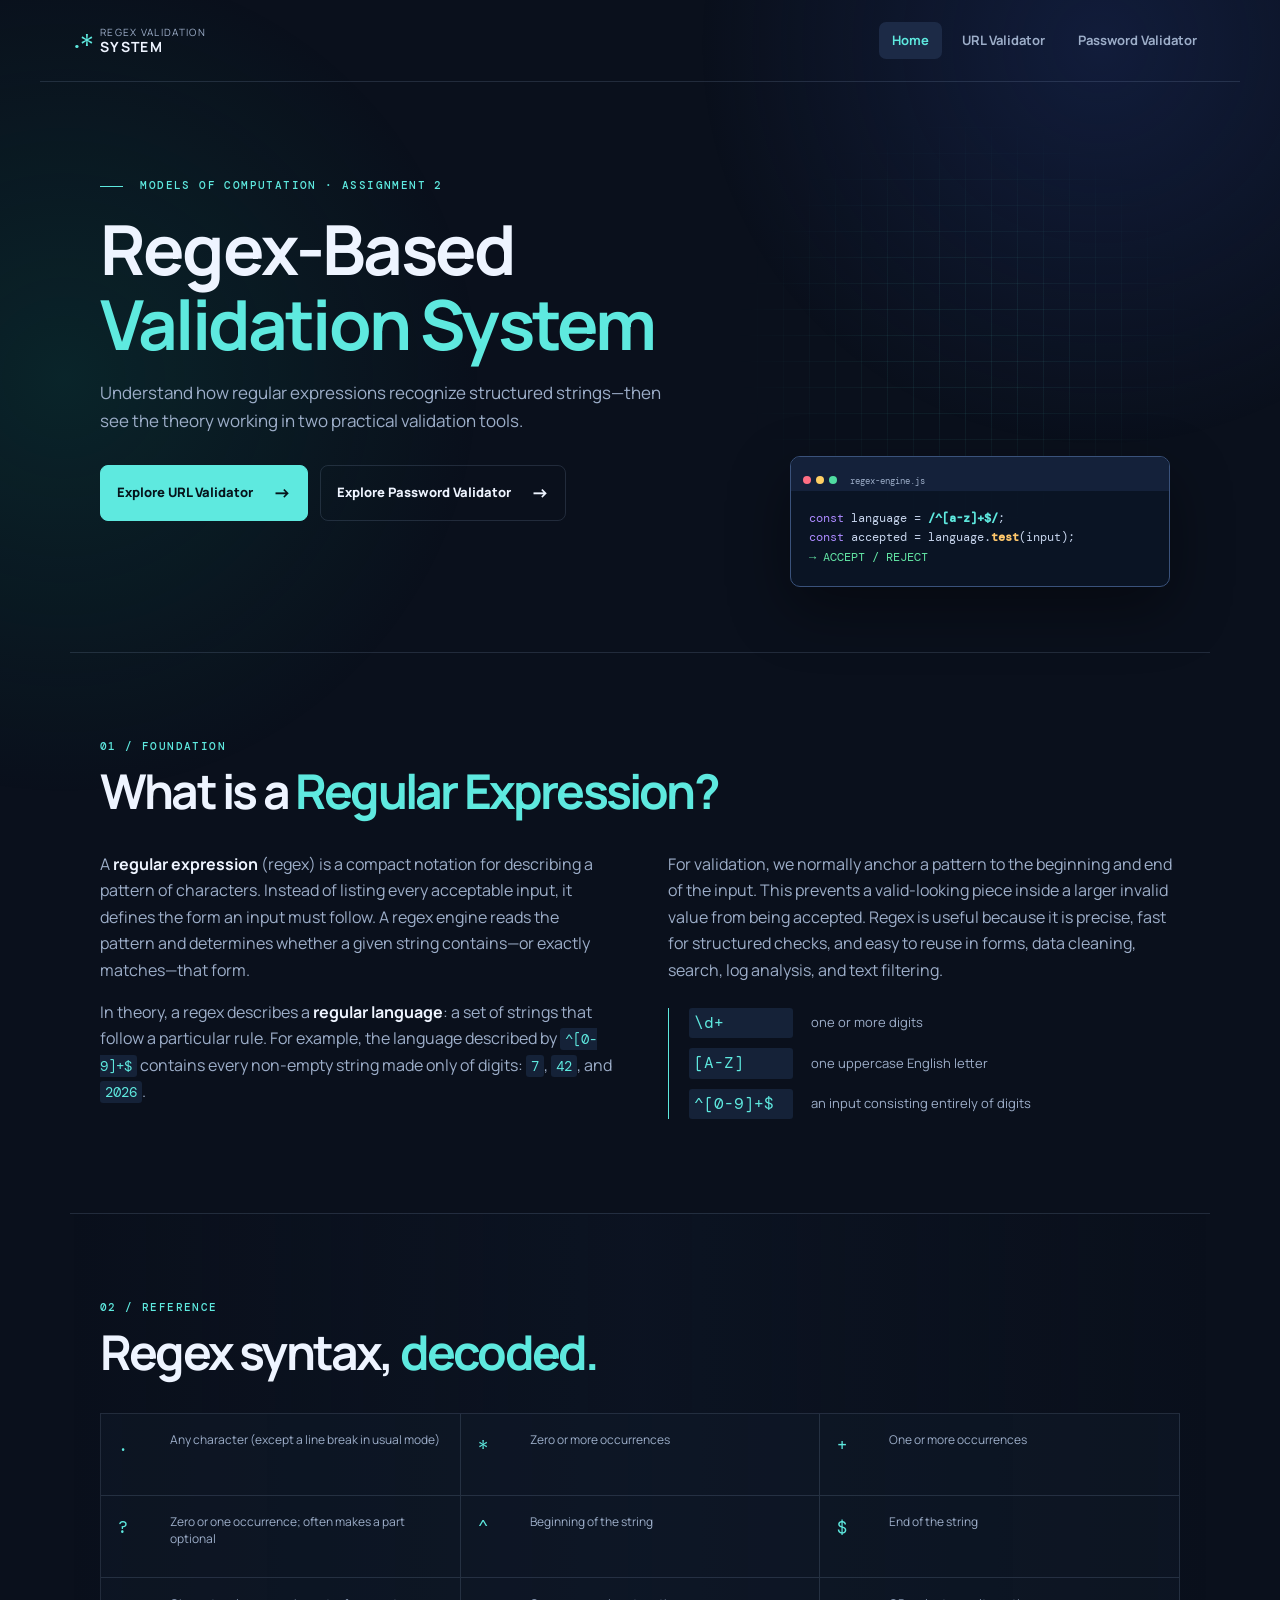
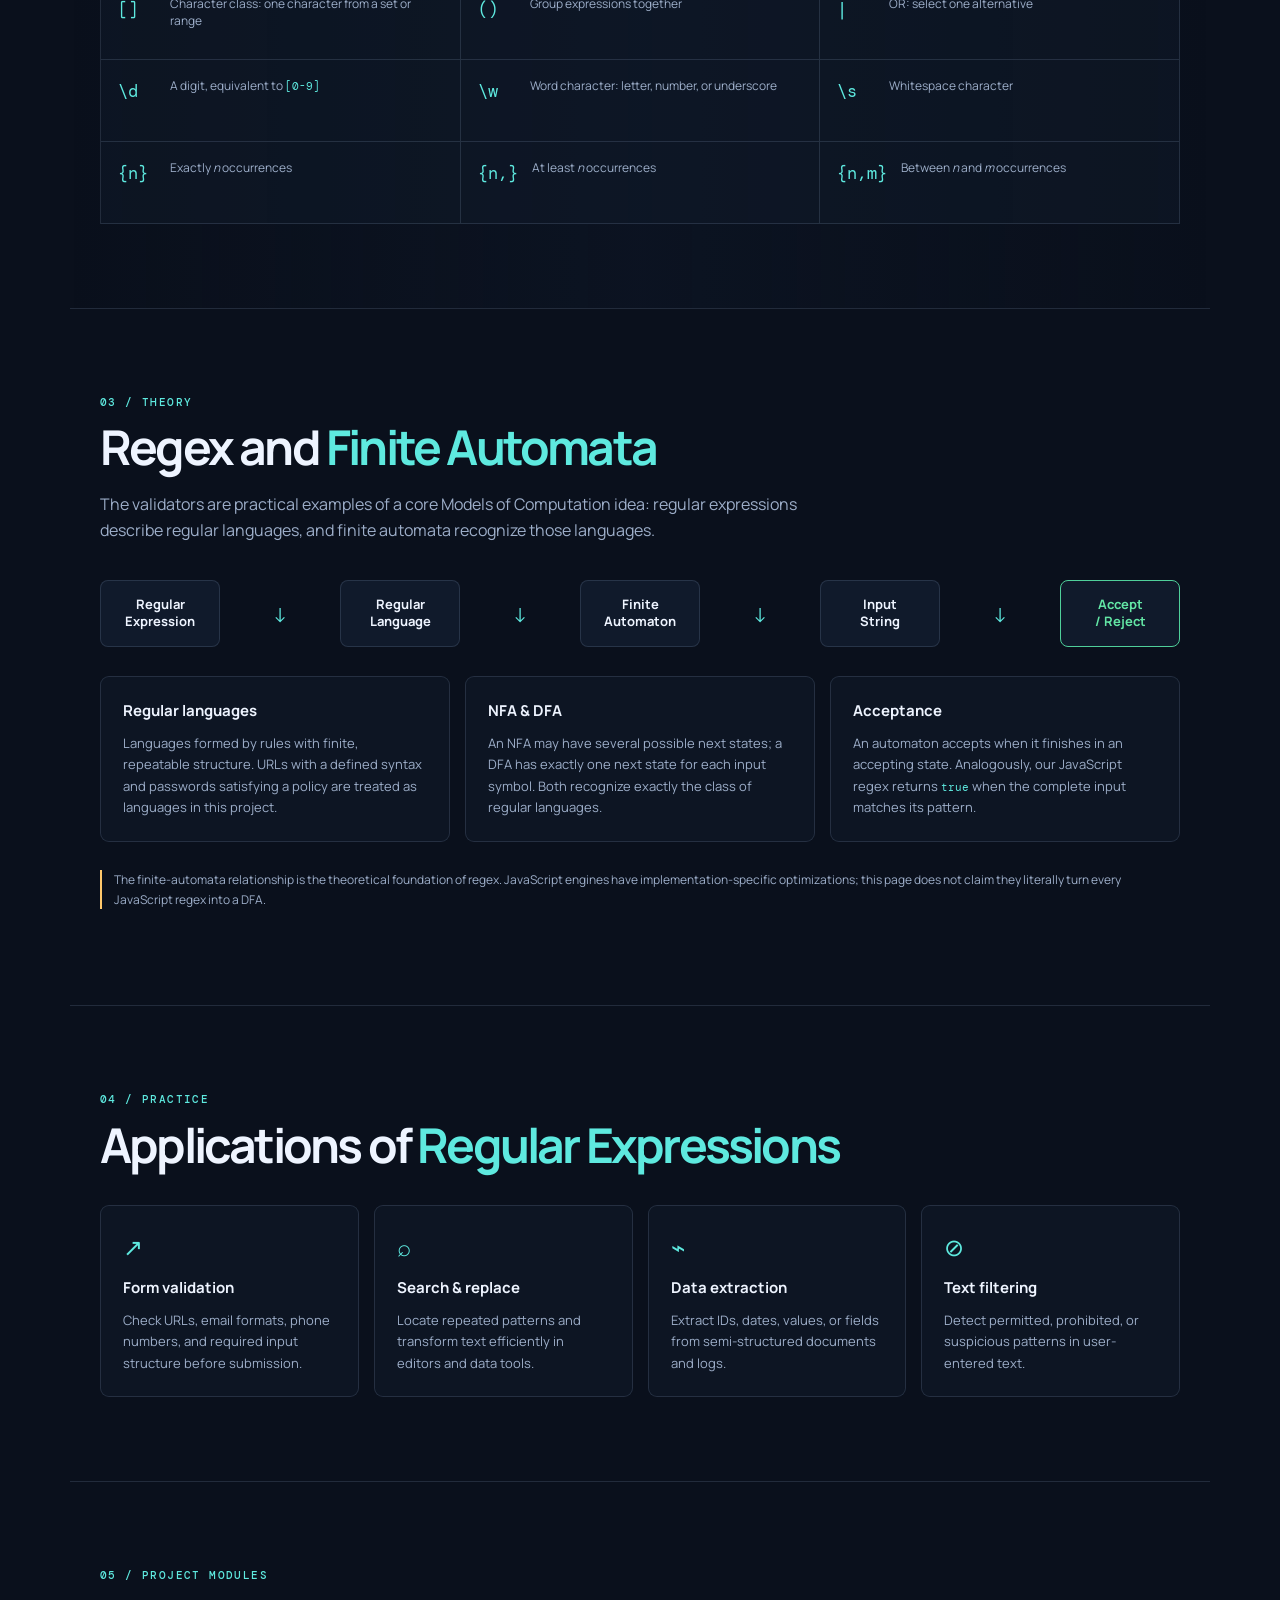
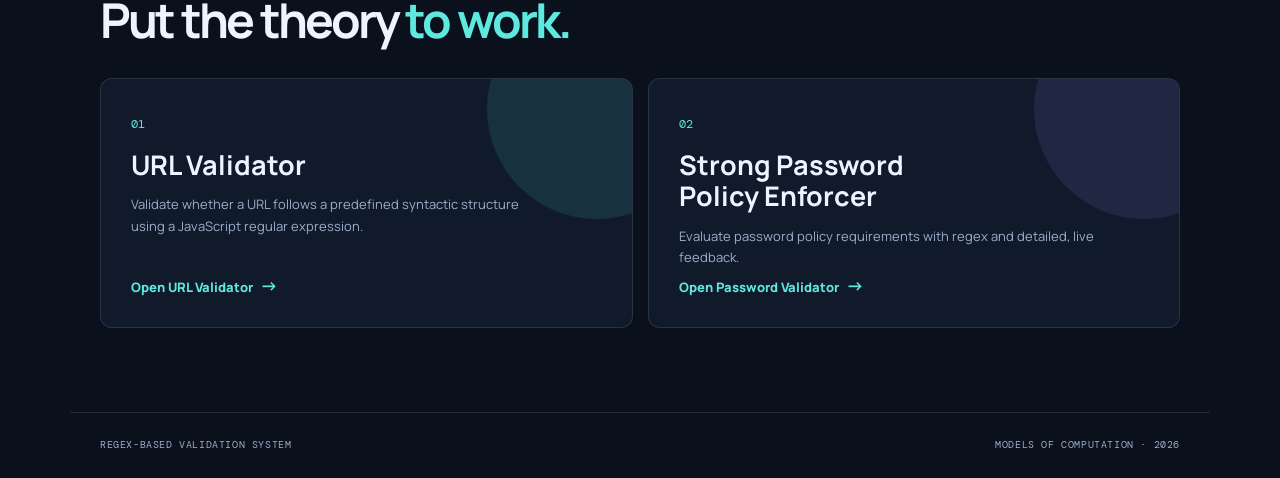
==== index.html @ 42e6a98a "Build regex validation system" ====
<!doctype html>
<html lang="en">
<head>
  <meta charset="utf-8">
  <meta name="viewport" content="width=device-width, initial-scale=1">
  <meta name="description" content="An academic demonstration of regular expressions, URL validation, and password policies.">
  <title>Regex-Based Validation System</title>
  <link rel="preconnect" href="https://fonts.googleapis.com">
  <link rel="preconnect" href="https://fonts.gstatic.com" crossorigin>
  <link href="https://fonts.googleapis.com/css2?family=DM+Mono:wght@400;500&family=Manrope:wght@400;500;600;700;800&display=swap" rel="stylesheet">
  <link rel="stylesheet" href="css/style.css">
</head>
<body>
  <header class="site-header">
    <a class="brand" href="index.html" aria-label="Regex Validation System home"><span class="brand-mark">.*</span><span>Regex Validation<br><b>System</b></span></a>
    <button class="menu-toggle" aria-label="Toggle navigation" aria-expanded="false">☰</button>
    <nav class="site-nav" aria-label="Main navigation">
      <a class="active" href="index.html">Home</a>
      <a href="url-validator.html">URL Validator</a>
      <a href="password-validator.html">Password Validator</a>
    </nav>
  </header>

  <main>
    <section class="hero grid-glow">
      <div class="eyebrow"><span></span> MODELS OF COMPUTATION · ASSIGNMENT 2</div>
      <h1>Regex-Based<br><em>Validation System</em></h1>
      <p class="hero-copy">Understand how regular expressions recognize structured strings—then see the theory working in two practical validation tools.</p>
      <div class="hero-actions">
        <a class="button primary" href="url-validator.html">Explore URL Validator <span>→</span></a>
        <a class="button secondary" href="password-validator.html">Explore Password Validator <span>→</span></a>
      </div>
      <div class="hero-terminal" aria-label="Regex illustration">
        <div><span class="terminal-dot red"></span><span class="terminal-dot yellow"></span><span class="terminal-dot green"></span><small>regex-engine.js</small></div>
        <code><i>const</i> language = <strong>/^[a-z]+$/</strong>;<br><i>const</i> accepted = language.<b>test</b>(input);<br><span class="terminal-result">→ ACCEPT / REJECT</span></code>
      </div>
    </section>

    <section class="section intro" id="about">
      <div class="section-kicker">01 / FOUNDATION</div>
      <h2>What is a <em>Regular Expression?</em></h2>
      <div class="two-column prose">
        <div>
          <p>A <strong>regular expression</strong> (regex) is a compact notation for describing a pattern of characters. Instead of listing every acceptable input, it defines the form an input must follow. A regex engine reads the pattern and determines whether a given string contains—or exactly matches—that form.</p>
          <p>In theory, a regex describes a <strong>regular language</strong>: a set of strings that follow a particular rule. For example, the language described by <code>^[0-9]+$</code> contains every non-empty string made only of digits: <code>7</code>, <code>42</code>, and <code>2026</code>.</p>
        </div>
        <div>
          <p>For validation, we normally anchor a pattern to the beginning and end of the input. This prevents a valid-looking piece inside a larger invalid value from being accepted. Regex is useful because it is precise, fast for structured checks, and easy to reuse in forms, data cleaning, search, log analysis, and text filtering.</p>
          <div class="example-stack">
            <div><code>\d+</code><span>one or more digits</span></div>
            <div><code>[A-Z]</code><span>one uppercase English letter</span></div>
            <div><code>^[0-9]+$</code><span>an input consisting entirely of digits</span></div>
          </div>
        </div>
      </div>
    </section>

    <section class="section syntax-section">
      <div class="section-kicker">02 / REFERENCE</div>
      <h2>Regex syntax, <em>decoded.</em></h2>
      <div class="syntax-grid">
        <div><code>.</code><span>Any character (except a line break in usual mode)</span></div><div><code>*</code><span>Zero or more occurrences</span></div>
        <div><code>+</code><span>One or more occurrences</span></div><div><code>?</code><span>Zero or one occurrence; often makes a part optional</span></div>
        <div><code>^</code><span>Beginning of the string</span></div><div><code>$</code><span>End of the string</span></div>
        <div><code>[]</code><span>Character class: one character from a set or range</span></div><div><code>()</code><span>Group expressions together</span></div>
        <div><code>|</code><span>OR: select one alternative</span></div><div><code>\d</code><span>A digit, equivalent to <code>[0-9]</code></span></div>
        <div><code>\w</code><span>Word character: letter, number, or underscore</span></div><div><code>\s</code><span>Whitespace character</span></div>
        <div><code>{n}</code><span>Exactly <em>n</em> occurrences</span></div><div><code>{n,}</code><span>At least <em>n</em> occurrences</span></div>
        <div><code>{n,m}</code><span>Between <em>n</em> and <em>m</em> occurrences</span></div>
      </div>
    </section>

    <section class="section automata">
      <div class="section-kicker">03 / THEORY</div>
      <h2>Regex and <em>Finite Automata</em></h2>
      <p class="section-lead">The validators are practical examples of a core Models of Computation idea: regular expressions describe regular languages, and finite automata recognize those languages.</p>
      <div class="theory-flow" aria-label="Theory flow">
        <div>Regular<br>Expression</div><span>↓</span><div>Regular<br>Language</div><span>↓</span><div>Finite<br>Automaton</div><span>↓</span><div>Input<br>String</div><span>↓</span><div class="accept">Accept<br>/ Reject</div>
      </div>
      <div class="theory-cards">
        <article><h3>Regular languages</h3><p>Languages formed by rules with finite, repeatable structure. URLs with a defined syntax and passwords satisfying a policy are treated as languages in this project.</p></article>
        <article><h3>NFA & DFA</h3><p>An NFA may have several possible next states; a DFA has exactly one next state for each input symbol. Both recognize exactly the class of regular languages.</p></article>
        <article><h3>Acceptance</h3><p>An automaton accepts when it finishes in an accepting state. Analogously, our JavaScript regex returns <code>true</code> when the complete input matches its pattern.</p></article>
      </div>
      <p class="note">The finite-automata relationship is the theoretical foundation of regex. JavaScript engines have implementation-specific optimizations; this page does not claim they literally turn every JavaScript regex into a DFA.</p>
    </section>

    <section class="section applications">
      <div class="section-kicker">04 / PRACTICE</div>
      <h2>Applications of <em>Regular Expressions</em></h2>
      <div class="application-grid">
        <article><span>↗</span><h3>Form validation</h3><p>Check URLs, email formats, phone numbers, and required input structure before submission.</p></article>
        <article><span>⌕</span><h3>Search & replace</h3><p>Locate repeated patterns and transform text efficiently in editors and data tools.</p></article>
        <article><span>⌁</span><h3>Data extraction</h3><p>Extract IDs, dates, values, or fields from semi-structured documents and logs.</p></article>
        <article><span>⊘</span><h3>Text filtering</h3><p>Detect permitted, prohibited, or suspicious patterns in user-entered text.</p></article>
      </div>
    </section>

    <section class="section modules">
      <div class="section-kicker">05 / PROJECT MODULES</div>
      <h2>Put the theory <em>to work.</em></h2>
      <div class="module-grid">
        <article class="module-card url-card"><span class="module-number">01</span><h3>URL Validator</h3><p>Validate whether a URL follows a predefined syntactic structure using a JavaScript regular expression.</p><a href="url-validator.html">Open URL Validator <b>→</b></a></article>
        <article class="module-card password-card"><span class="module-number">02</span><h3>Strong Password<br>Policy Enforcer</h3><p>Evaluate password policy requirements with regex and detailed, live feedback.</p><a href="password-validator.html">Open Password Validator <b>→</b></a></article>
      </div>
    </section>
  </main>
  <footer><span>REGEX-BASED VALIDATION SYSTEM</span><span>MODELS OF COMPUTATION · 2026</span></footer>
  <script src="js/main.js"></script>
</body>
</html>
---- css/style.css ----
:root{--bg:#0a101c;--surface:#101a2b;--surface-2:#142038;--line:rgba(160,185,225,.16);--text:#eef4ff;--muted:#9daec9;--cyan:#5ee9df;--blue:#79a9ff;--violet:#ac8aff;--green:#63e6a5;--red:#ff8091;--yellow:#ffc86b;--mono:"DM Mono",monospace;--sans:Manrope,Arial,sans-serif}*{box-sizing:border-box}html{scroll-behavior:smooth}body{margin:0;background:var(--bg);color:var(--text);font-family:var(--sans);line-height:1.65;overflow-x:hidden}body:before{content:"";position:fixed;z-index:-2;inset:0;background:radial-gradient(circle at 86% 5%,#19295a80,transparent 25rem),radial-gradient(circle at 5% 42%,#0a615340,transparent 26rem)}a{color:inherit;text-decoration:none}code{font-family:var(--mono);font-size:.88em;color:var(--cyan)}.site-header{height:82px;max-width:1200px;margin:auto;display:flex;align-items:center;justify-content:space-between;padding:0 30px;border-bottom:1px solid var(--line)}.brand{display:flex;align-items:center;gap:10px;font-size:10px;line-height:1.25;letter-spacing:1.3px;color:var(--muted);text-transform:uppercase}.brand b{font-size:14px;color:var(--text)}.brand-mark{color:var(--cyan);font-family:var(--mono);font-size:23px;letter-spacing:-4px}.site-nav{display:flex;gap:7px}.site-nav a{padding:8px 13px;border-radius:7px;color:var(--muted);font-size:13px;font-weight:700;transition:.2s}.site-nav a:hover,.site-nav a.active{background:#1c2a46;color:var(--cyan)}.menu-toggle{display:none;background:transparent;color:white;border:0;font-size:23px}.hero,.section{max-width:1140px;margin:auto;padding-left:30px;padding-right:30px}.hero{position:relative;padding-top:94px;padding-bottom:110px;min-height:570px}.grid-glow:after{content:"";position:absolute;z-index:-1;right:0;top:45px;width:42%;height:76%;background-image:linear-gradient(rgba(94,233,223,.07) 1px,transparent 1px),linear-gradient(90deg,rgba(94,233,223,.07) 1px,transparent 1px);background-size:26px 26px;mask-image:radial-gradient(circle,#000 20%,transparent 73%)}.eyebrow,.section-kicker{color:var(--cyan);font-family:var(--mono);font-size:11px;letter-spacing:1.4px;font-weight:500}.eyebrow span{display:inline-block;width:23px;height:1px;background:var(--cyan);vertical-align:middle;margin-right:9px}.hero h1,.section h2{font-size:clamp(37px,6vw,69px);line-height:1.08;letter-spacing:-2.8px;margin:18px 0}.hero h1 em,.section h2 em{font-style:normal;color:var(--cyan)}.hero-copy{font-size:17px;max-width:590px;color:var(--muted);margin:0 0 30px}.hero-actions{display:flex;gap:12px;flex-wrap:wrap}.button{display:inline-flex;align-items:center;gap:20px;border:1px solid var(--line);padding:12px 16px;border-radius:8px;font-size:13px;font-weight:800;transition:.25s}.button.primary{background:var(--cyan);border-color:var(--cyan);color:#06141b}.button.primary:hover{box-shadow:0 0 27px #5ee9df63;transform:translateY(-2px)}.button.secondary:hover{border-color:var(--blue);background:#1b2944}.button span{font-size:18px}.hero-terminal{position:absolute;right:40px;bottom:65px;width:380px;border:1px solid #3a527b;background:#0c1526e8;border-radius:10px;box-shadow:0 22px 60px #0006;overflow:hidden;font-family:var(--mono)}.hero-terminal>div{height:34px;padding:9px 12px;background:#14213a}.terminal-dot{display:inline-block;width:8px;height:8px;border-radius:50%;margin-right:5px}.red{background:#ff6e83}.yellow{background:#ffd064}.green{background:#50dca1}.hero-terminal small{font-size:9px;color:var(--muted);margin-left:8px}.hero-terminal code{display:block;padding:18px;color:#c7d5ed;font-size:12px}.hero-terminal i{color:var(--violet);font-style:normal}.hero-terminal strong{color:var(--cyan)}.hero-terminal b{color:var(--yellow)}.terminal-result{color:var(--green)}.section{padding-top:84px;padding-bottom:84px;border-top:1px solid var(--line)}.section h2{font-size:clamp(29px,4.5vw,48px);margin-top:10px}.section-lead{max-width:760px;color:var(--muted);font-size:16px}.two-column{display:grid;grid-template-columns:1fr 1fr;gap:55px;margin-top:34px}.prose p{color:var(--muted);margin-top:0}.prose strong{color:var(--text)}.prose code{background:#152238;padding:2px 5px;border-radius:3px}.example-stack{border-left:1px solid var(--cyan);padding-left:20px;margin-top:25px}.example-stack div{display:flex;align-items:center;gap:18px;margin:10px 0}.example-stack code{font-size:16px;min-width:104px}.example-stack span{font-size:13px;color:var(--muted)}.syntax-section{background:linear-gradient(90deg,transparent,#101c3047,transparent)}.syntax-grid{display:grid;grid-template-columns:repeat(3,1fr);border-top:1px solid var(--line);border-left:1px solid var(--line);margin-top:35px}.syntax-grid>div{display:flex;align-items:flex-start;gap:14px;min-height:82px;padding:17px;border-right:1px solid var(--line);border-bottom:1px solid var(--line);background:#111b2a73}.syntax-grid>div:hover{background:#16253b}.syntax-grid>div>code{font-size:17px;color:var(--cyan);min-width:38px}.syntax-grid span{font-size:12px;line-height:1.45;color:var(--muted)}.theory-flow{margin:36px 0 29px;display:flex;align-items:center;justify-content:space-between;gap:8px}.theory-flow div{min-width:120px;padding:15px 12px;text-align:center;line-height:1.35;border:1px solid var(--line);border-radius:8px;background:var(--surface);font-size:13px;font-weight:700}.theory-flow span{color:var(--cyan);font-size:20px}.theory-flow .accept{border-color:#4fcf9a;color:var(--green)}.theory-cards,.application-grid,.module-grid{display:grid;grid-template-columns:repeat(3,1fr);gap:15px}.theory-cards article,.application-grid article{border:1px solid var(--line);border-radius:9px;padding:22px;background:#101a2b80}.theory-cards h3,.application-grid h3{font-size:15px;margin:0 0 9px}.theory-cards p,.application-grid p{font-size:13px;line-height:1.65;margin:0;color:var(--muted)}.note{font-size:12px;color:var(--muted);border-left:2px solid var(--yellow);padding-left:12px;margin-top:28px}.application-grid{grid-template-columns:repeat(4,1fr);margin-top:35px}.application-grid article>span{color:var(--cyan);font-family:var(--mono);font-size:24px}.application-grid h3{margin-top:8px}.module-grid{grid-template-columns:1fr 1fr;margin-top:32px}.module-card{position:relative;min-height:250px;border-radius:12px;padding:30px;overflow:hidden;border:1px solid var(--line);background:var(--surface);transition:.25s}.module-card:hover{transform:translateY(-4px);border-color:#5ee9df7a}.module-card:after{content:"";position:absolute;width:220px;height:220px;border-radius:50%;right:-75px;top:-80px;background:#5ee9df1c}.password-card:after{background:#ac8aff1c}.module-number{font-family:var(--mono);font-size:12px;color:var(--cyan)}.module-card h3{font-size:27px;line-height:1.15;margin:14px 0}.module-card p{max-width:415px;color:var(--muted);font-size:13px}.module-card a{position:absolute;bottom:26px;color:var(--cyan);font-size:13px;font-weight:800}.module-card a b{font-size:18px;margin-left:4px}footer{max-width:1140px;margin:auto;padding:24px 30px;border-top:1px solid var(--line);display:flex;justify-content:space-between;color:var(--muted);font-family:var(--mono);font-size:10px;letter-spacing:.6px}
/* Validator pages */.page-hero{max-width:1140px;margin:auto;padding:75px 30px 57px;border-bottom:1px solid var(--line)}.crumb{font-family:var(--mono);font-size:11px;color:var(--cyan);letter-spacing:1px}.page-hero h1{font-size:clamp(38px,5vw,61px);line-height:1.1;letter-spacing:-2.5px;margin:14px 0}.page-hero p{max-width:690px;color:var(--muted);font-size:16px}.page-content{max-width:1140px;margin:auto;padding:0 30px}.content-section{padding:64px 0;border-bottom:1px solid var(--line)}.content-section h2{font-size:29px;letter-spacing:-1px;line-height:1.15;margin:0 0 13px}.content-section>p{color:var(--muted);max-width:760px}.url-anatomy{margin:28px 0;border:1px solid var(--line);border-radius:10px;padding:24px;background:#0e1829}.url-example{font-family:var(--mono);font-size:clamp(13px,2vw,18px);overflow-wrap:anywhere;color:#dce8ff;padding-bottom:20px;border-bottom:1px solid var(--line)}.url-example b{color:var(--cyan);font-weight:500}.url-example i{color:var(--yellow);font-style:normal}.anatomy-list{display:grid;grid-template-columns:repeat(4,1fr);gap:8px;padding-top:18px}.anatomy-list div{font-size:11px;color:var(--muted)}.anatomy-list code{display:block;margin-bottom:3px}.regex-box{margin:25px 0;background:#0b1424;border:1px solid #2a466b;border-radius:9px;overflow:hidden}.code-label{display:flex;justify-content:space-between;padding:10px 15px;background:#132038;border-bottom:1px solid #2a466b;color:var(--muted);font-family:var(--mono);font-size:10px}.regex-box pre{white-space:pre-wrap;overflow-wrap:anywhere;margin:0;padding:20px;color:var(--cyan);font:13px/1.75 var(--mono)}.breakdown-grid{display:grid;grid-template-columns:repeat(3,1fr);gap:12px;margin-top:26px}.breakdown-grid article{background:#111c2f;border:1px solid var(--line);border-radius:8px;padding:16px}.breakdown-grid code{font-size:12px;word-break:break-all}.breakdown-grid h3{font-size:13px;margin:10px 0 4px}.breakdown-grid p{margin:0;font-size:12px;color:var(--muted);line-height:1.55}.tool-shell{margin-top:29px;border:1px solid #355372;border-radius:12px;background:linear-gradient(145deg,#122139,#0c1525);padding:clamp(18px,4vw,37px)}.tool-top{display:flex;justify-content:space-between;align-items:center;margin-bottom:19px}.tool-top h3{margin:0;font-size:19px}.badge{font:10px var(--mono);letter-spacing:1px;color:var(--cyan);border:1px solid #4ca6a285;padding:5px 8px;border-radius:20px}.field-label{display:block;color:var(--muted);font-size:12px;font-weight:700;margin-bottom:7px}.input-row{display:flex;gap:10px}.input-row input{min-width:0;flex:1;padding:14px 15px;border-radius:7px;border:1px solid #3a5374;background:#08111f;color:white;font:14px var(--mono);outline:0;transition:.2s}.input-row input:focus{border-color:var(--cyan);box-shadow:0 0 0 3px #5ee9df18}.validate-button{border:0;border-radius:7px;background:var(--cyan);color:#051218;padding:0 18px;font-weight:800;cursor:pointer;font-family:var(--sans);transition:.2s}.validate-button:hover{box-shadow:0 0 22px #5ee9df70}.result-panel{display:none;margin-top:18px;padding:16px;border-radius:8px;border:1px solid var(--line);background:#0b1525}.result-panel.show{display:block}.result-title{font:700 14px var(--mono);letter-spacing:.4px;margin-bottom:5px}.result-panel.valid{border-color:#2abf8388}.result-panel.valid .result-title{color:var(--green)}.result-panel.invalid{border-color:#e76d807d}.result-panel.invalid .result-title{color:var(--red)}.result-message{color:var(--muted);font-size:12px;margin:0}.component-checks{display:grid;grid-template-columns:repeat(3,1fr);gap:7px;margin-top:14px}.check{padding:8px 10px;border:1px solid var(--line);border-radius:5px;font-size:11px;color:var(--muted)}.check.pass{border-color:#4bdc9a75;color:var(--green);background:#2ae2830d}.check.fail{border-color:#ff708465;color:var(--red);background:#ff708409}.test-grid{display:grid;grid-template-columns:1fr 1fr;gap:17px;margin-top:25px}.test-group{border:1px solid var(--line);border-radius:9px;padding:16px}.test-group h3{font-size:13px;margin:0 0 10px}.test-group.valid-group h3{color:var(--green)}.test-group.invalid-group h3{color:var(--red)}.test-button{display:block;width:100%;text-align:left;border:1px solid transparent;background:#17233a;border-radius:5px;color:#c9d6ed;margin:6px 0;padding:8px 10px;font:11px var(--mono);cursor:pointer;overflow-wrap:anywhere;transition:.2s}.test-button:hover{border-color:var(--cyan);color:var(--cyan)}.moc-flow{display:flex;gap:0;align-items:center;justify-content:center;margin:29px 0}.moc-flow div{padding:13px 18px;border:1px solid var(--line);font-size:12px;background:var(--surface);text-align:center}.moc-flow div:first-child{border-radius:7px 0 0 7px}.moc-flow div:last-child{border-radius:0 7px 7px 0;color:var(--green);border-color:#3cc88c}.moc-flow span{color:var(--cyan);font-size:20px;margin:0 7px}.language-def{font-family:var(--mono);font-size:13px;padding:15px;border-left:2px solid var(--cyan);background:#101b2e;color:#cdd9f2;overflow-wrap:anywhere}.policy-grid{display:grid;grid-template-columns:repeat(2,1fr);gap:9px;max-width:720px;margin:24px 0}.policy-grid div{padding:12px 15px;border-radius:6px;border:1px solid var(--line);font-size:13px;background:#111b2c}.policy-grid span{color:var(--cyan);margin-right:7px}.password-tool .input-row{position:relative}.password-tool input{width:100%}.password-tool .toggle-password{position:absolute;right:10px;top:10px;background:transparent;color:var(--cyan);border:0;font:11px var(--mono);cursor:pointer;padding:5px}.password-status{display:flex;gap:10px;align-items:center;margin-top:18px;padding:14px;border-radius:7px;background:#101b2b;border:1px solid var(--line)}.status-orb{width:9px;height:9px;border-radius:50%;background:var(--red);box-shadow:0 0 12px var(--red)}.password-status.good .status-orb{background:var(--green);box-shadow:0 0 12px var(--green)}.password-status strong{font:700 12px var(--mono);letter-spacing:.5px;color:var(--red)}.password-status.good strong{color:var(--green)}.requirement-list{display:grid;grid-template-columns:repeat(3,1fr);gap:8px;margin-top:15px}.requirement{padding:9px;border-radius:5px;border:1px solid var(--line);color:var(--muted);font-size:11px}.requirement .icon{display:inline-block;width:17px;color:var(--red);font-weight:800}.requirement.pass{border-color:#43d58d6b;color:var(--green);background:#3bdc880d}.requirement.pass .icon{color:var(--green)}.password-explain{display:grid;grid-template-columns:1fr 1fr;gap:30px;margin-top:22px}.password-explain p{color:var(--muted);font-size:13px}.password-explain li{color:var(--muted);font-size:13px;margin:7px 0}.password-explain code{font-size:12px}
@media(max-width:800px){.site-header{padding:0 18px;height:70px}.menu-toggle{display:block}.site-nav{display:none;position:absolute;z-index:4;left:14px;right:14px;top:65px;background:#101b2d;border:1px solid var(--line);border-radius:8px;padding:8px;box-shadow:0 12px 25px #0007}.site-nav.open{display:flex;flex-direction:column}.hero,.section,.page-hero,.page-content{padding-left:19px;padding-right:19px}.hero{padding-top:72px;padding-bottom:280px;min-height:0}.hero-terminal{left:19px;right:19px;bottom:55px;width:auto}.two-column,.password-explain{grid-template-columns:1fr;gap:10px}.syntax-grid{grid-template-columns:1fr 1fr}.theory-flow{flex-wrap:wrap;justify-content:center}.theory-flow div{min-width:106px}.theory-flow span{transform:rotate(-90deg)}.theory-cards,.application-grid{grid-template-columns:1fr 1fr}.component-checks,.requirement-list{grid-template-columns:1fr 1fr}.breakdown-grid{grid-template-columns:1fr 1fr}.anatomy-list{grid-template-columns:1fr 1fr}.moc-flow{flex-wrap:wrap;gap:5px}.moc-flow div{border-radius:6px!important}.moc-flow span{transform:rotate(-90deg);margin:0}.page-hero{padding-top:52px}.input-row{flex-direction:column}.validate-button{height:43px}.policy-grid{grid-template-columns:1fr}.module-grid{grid-template-columns:1fr}footer{padding:20px;gap:7px;flex-direction:column}}@media(max-width:450px){.syntax-grid,.theory-cards,.application-grid,.breakdown-grid,.test-grid,.component-checks,.requirement-list{grid-template-columns:1fr}.hero h1{letter-spacing:-1.7px}.hero-terminal code{font-size:10px}.section{padding-top:58px;padding-bottom:58px}}
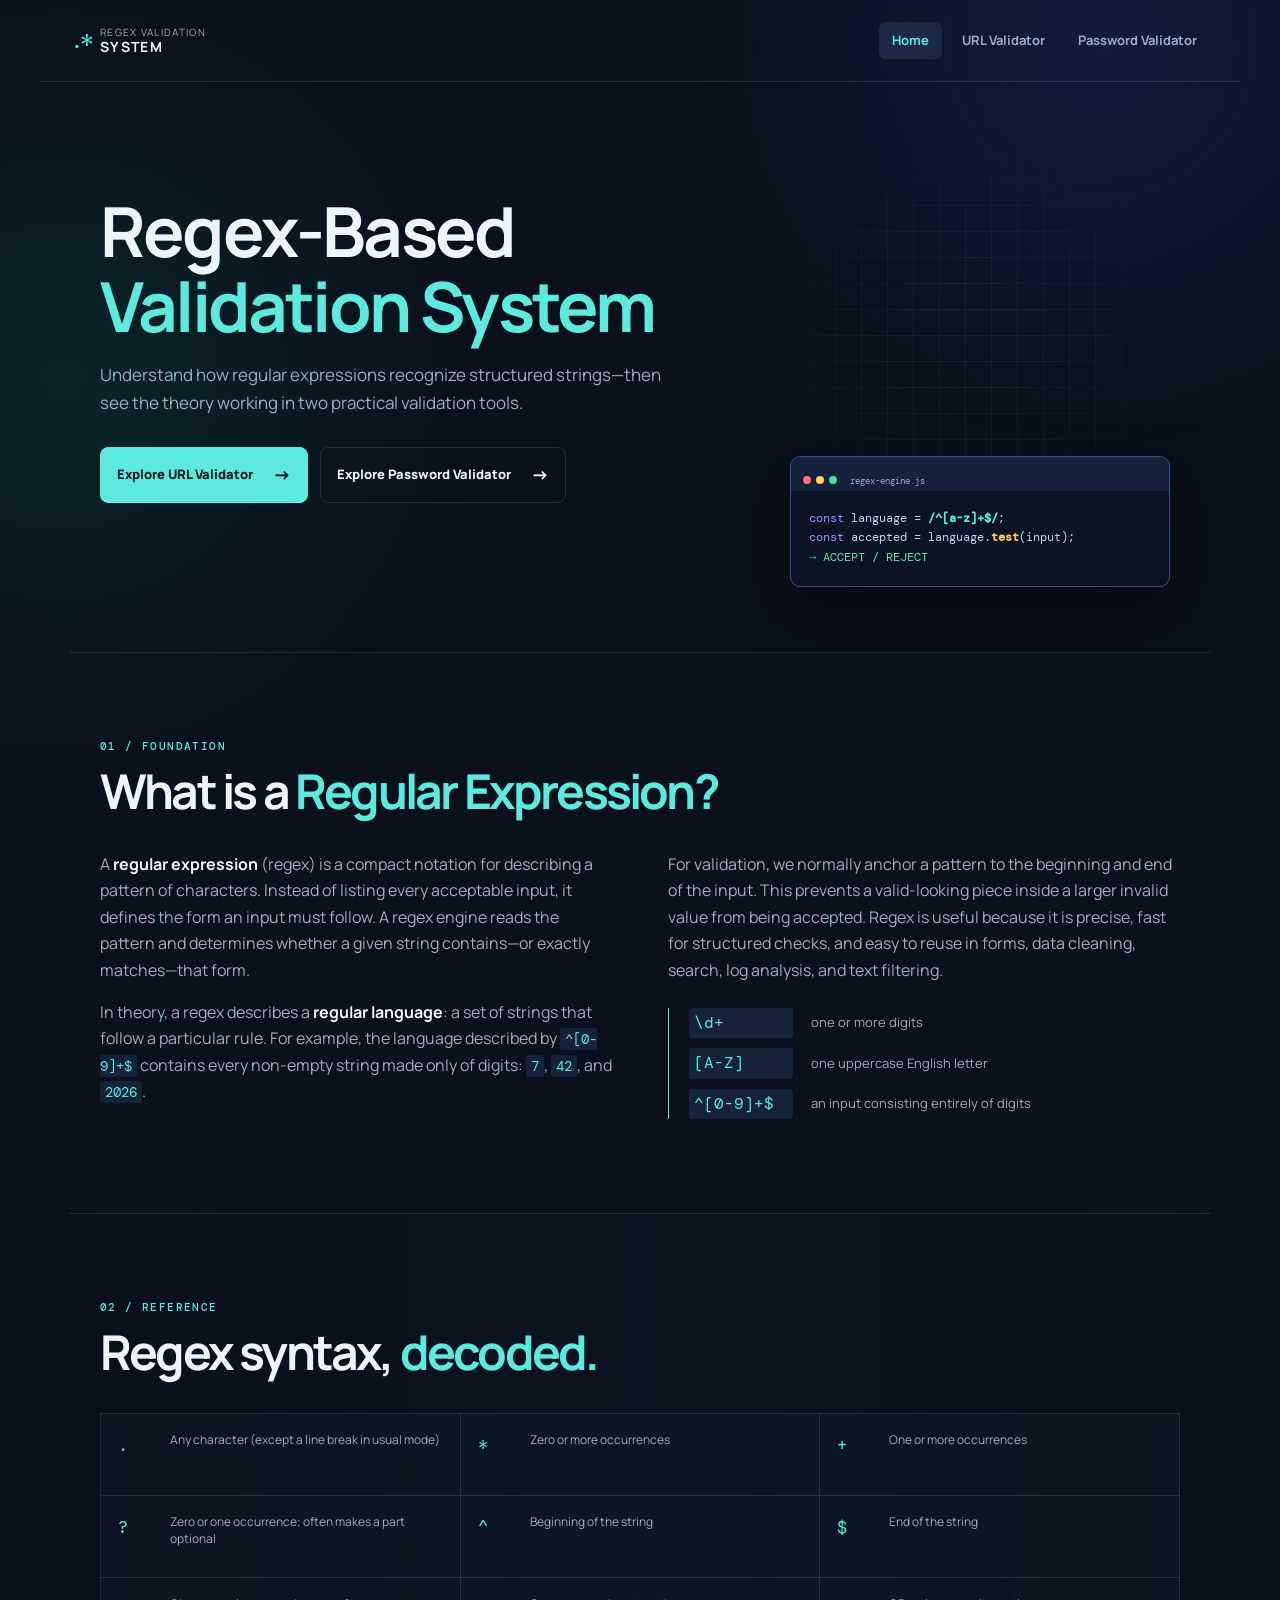
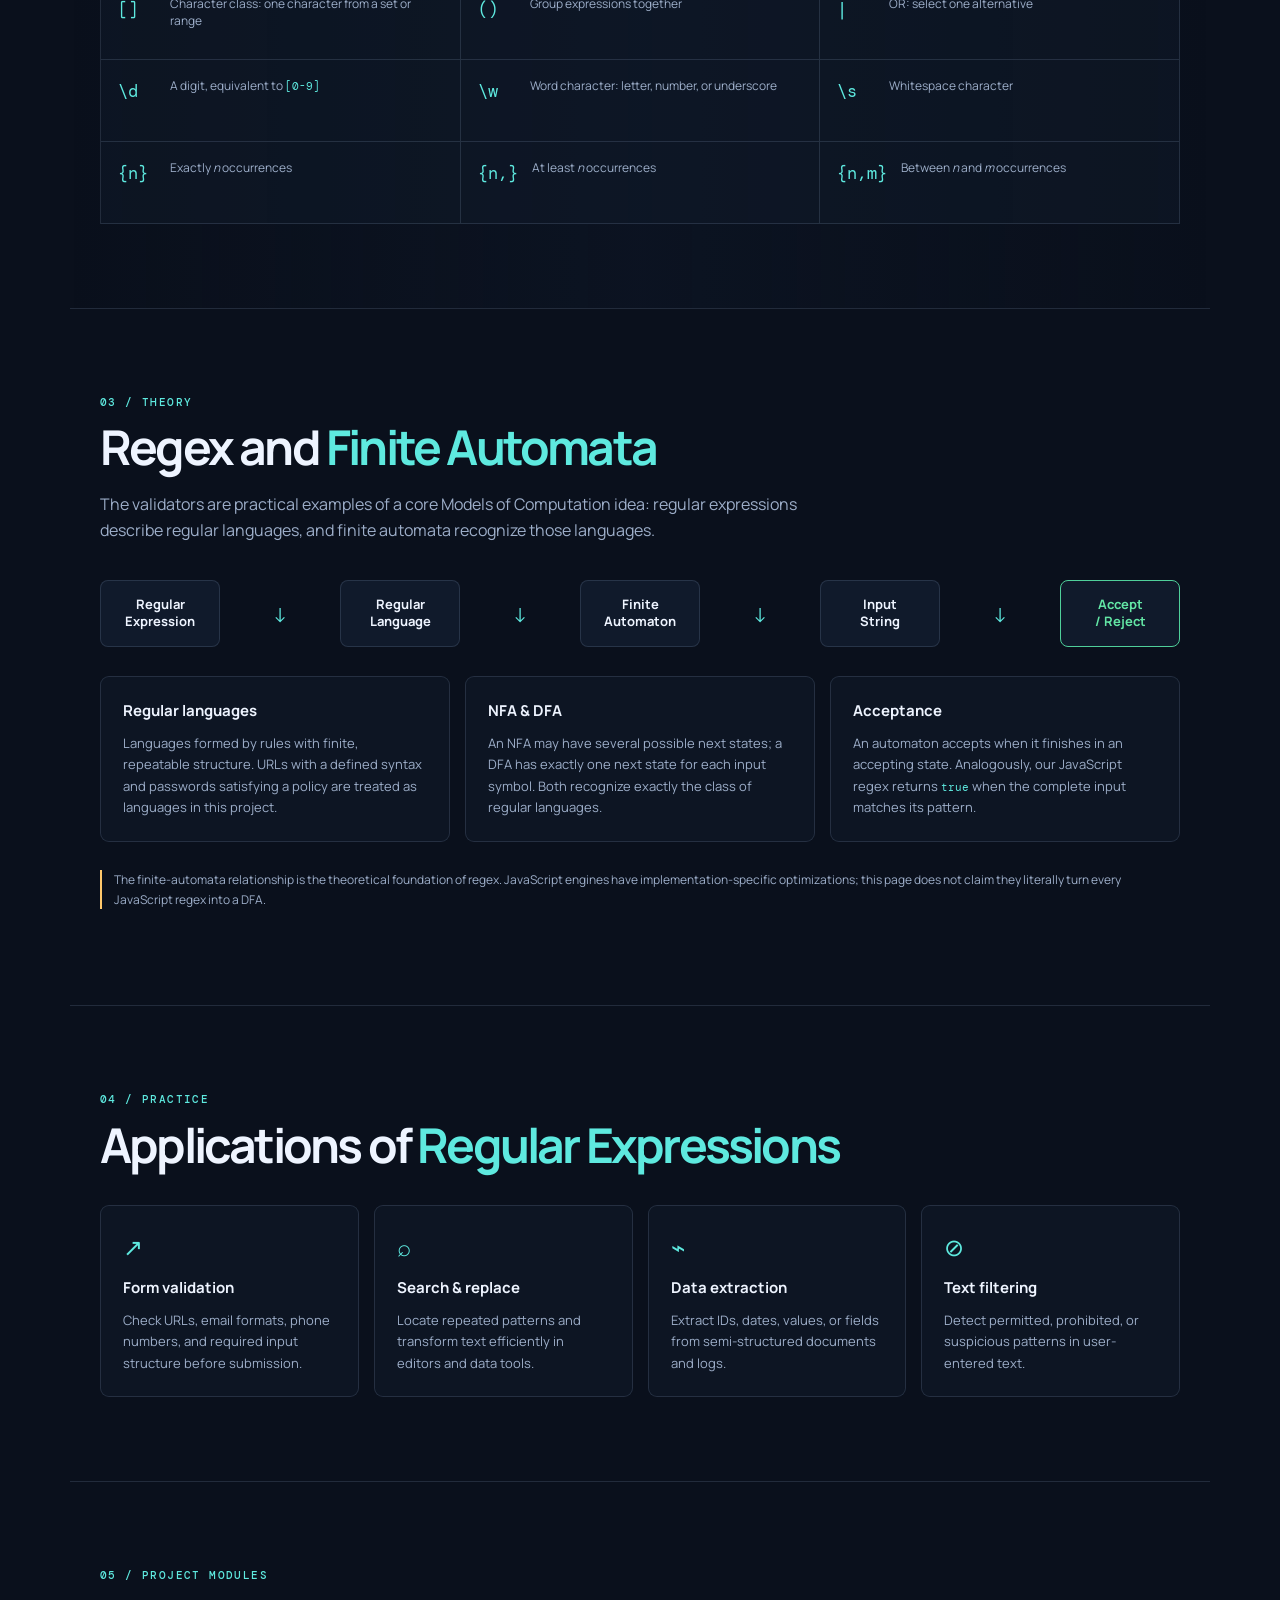
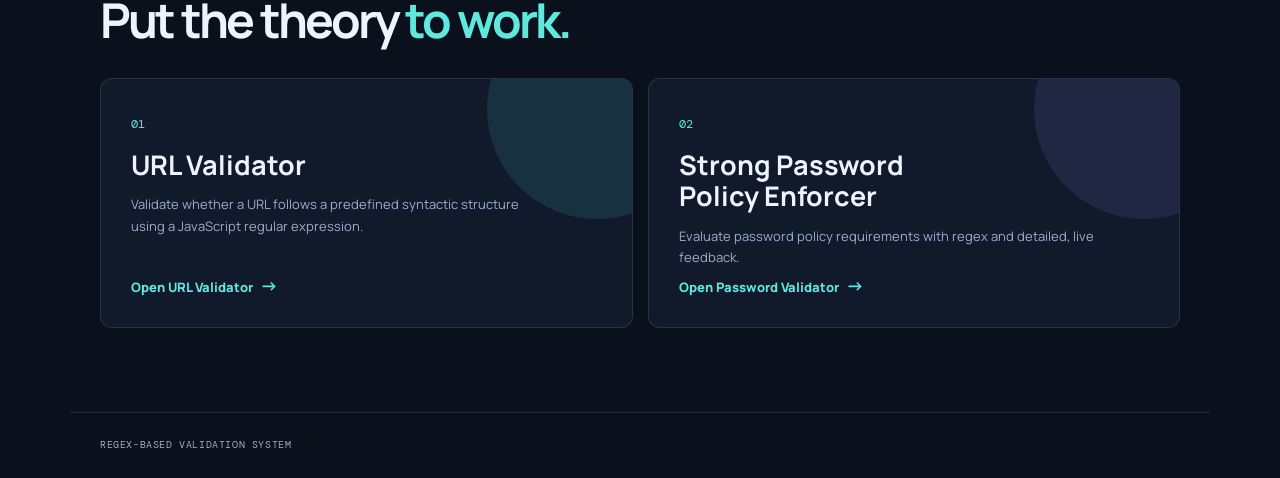
==== commit 45706afa: "Update regex validation system" ====
--- a/index.html
+++ b/index.html
@@ -23,7 +23,6 @@
 
   <main>
     <section class="hero grid-glow">
-      <div class="eyebrow"><span></span> MODELS OF COMPUTATION · ASSIGNMENT 2</div>
       <h1>Regex-Based<br><em>Validation System</em></h1>
       <p class="hero-copy">Understand how regular expressions recognize structured strings—then see the theory working in two practical validation tools.</p>
       <div class="hero-actions">
@@ -105,7 +104,7 @@
       </div>
     </section>
   </main>
-  <footer><span>REGEX-BASED VALIDATION SYSTEM</span><span>MODELS OF COMPUTATION · 2026</span></footer>
+  <footer><span>REGEX-BASED VALIDATION SYSTEM</span></footer>
   <script src="js/main.js"></script>
 </body>
 </html>
